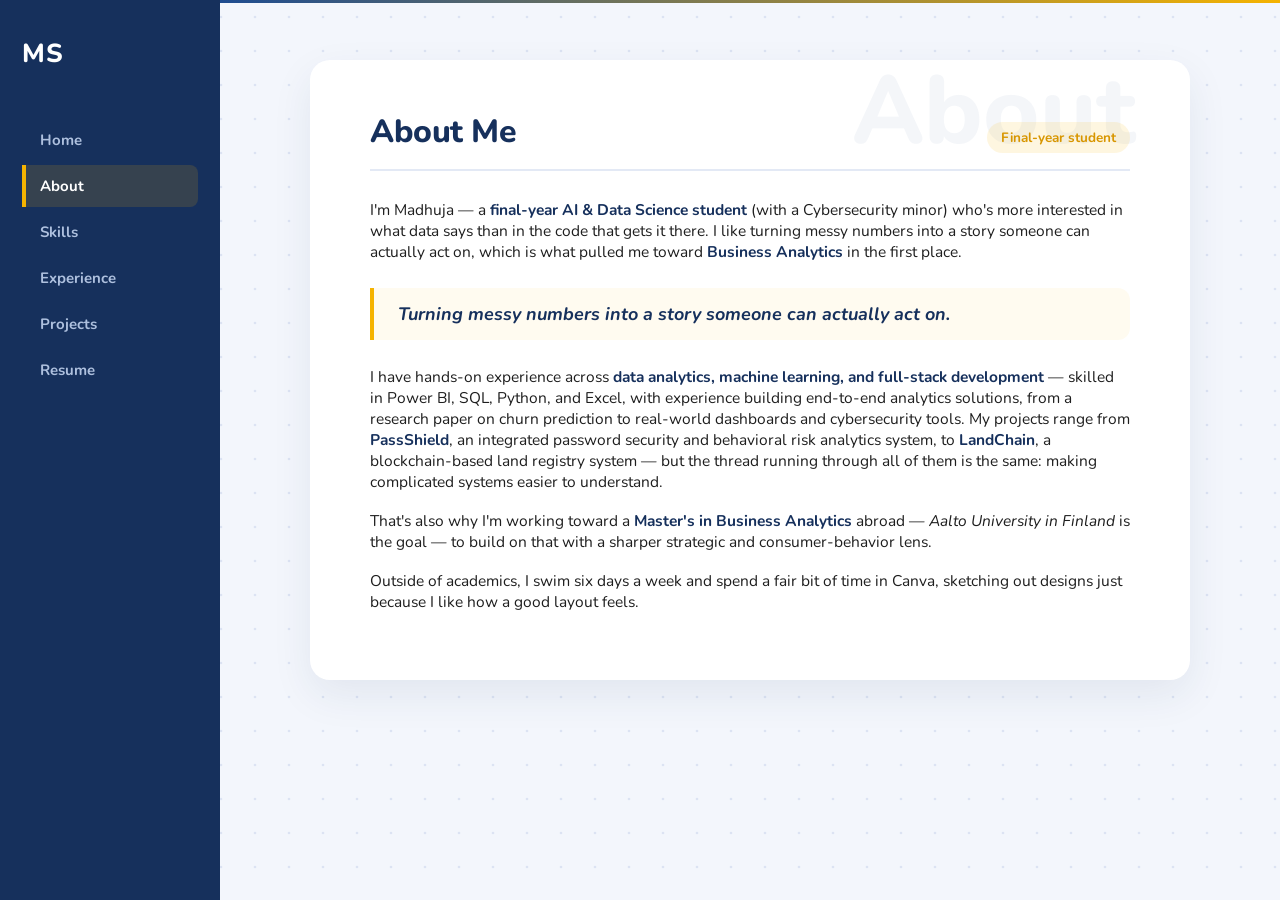
==== about.html @ 0cd672a0 "Initial commit: portfolio website" ====
<!DOCTYPE html>
<html lang="en">
<head>
  <meta charset="UTF-8" />
  <meta name="viewport" content="width=device-width, initial-scale=1.0" />
  <title>About | Madhuja Suryawanshi</title>
  <link rel="stylesheet" href="style.css" />
</head>
<body>
  <canvas id="bg-canvas"></canvas>
  <div class="pulse-bar"></div>

  <aside class="sidebar">
    <a href="index.html" class="logo">MS</a>
    <button class="sidebar-toggle" aria-label="Toggle menu">&#9776;</button>
    <nav>
      <ul>
        <li><a href="index.html">Home</a></li>
        <li><a href="about.html">About</a></li>
        <li><a href="skills.html">Skills</a></li>
        <li><a href="experience.html">Experience</a></li>
        <li><a href="projects.html">Projects</a></li>
        <li><a href="resume.html">Resume</a></li>
      </ul>
    </nav>
  </aside>

  <div class="main">
    <section class="panel fade-in">
      <div class="panel-header" data-watermark="About">
        <h1>About Me</h1>
        <span class="panel-meta">Final-year student</span>
      </div>

      <div class="about-content">
        <p>
          I'm Madhuja — a <strong>final-year AI &amp; Data Science student</strong> (with a
          Cybersecurity minor) who's more interested in what data says than in the code that
          gets it there. I like turning messy numbers into a story someone can actually act
          on, which is what pulled me toward <strong>Business Analytics</strong> in the first
          place.
        </p>

        <blockquote class="pull-quote">
          Turning messy numbers into a story someone can actually act on.
        </blockquote>

        <p>
          I have hands-on experience across <strong>data analytics, machine learning, and
          full-stack development</strong> — skilled in Power BI, SQL, Python, and Excel, with
          experience building end-to-end analytics solutions, from a research paper on churn
          prediction to real-world dashboards and cybersecurity tools. My projects range from
          <strong>PassShield</strong>, an integrated password security and behavioral risk
          analytics system, to <strong>LandChain</strong>, a blockchain-based land registry
          system — but the thread running through all of them is the same: making complicated
          systems easier to understand.
        </p>
        <p>
          That's also why I'm working toward a <strong>Master's in Business Analytics</strong>
          abroad — <em>Aalto University in Finland</em> is the goal — to build on that with a
          sharper strategic and consumer-behavior lens.
        </p>
        <p>
          Outside of academics, I swim six days a week and spend a fair bit of time in Canva,
          sketching out designs just because I like how a good layout feels.
        </p>
      </div>
    </section>
  </div>

  <script src="script.js"></script>
</body>
</html>
---- style.css ----
@import url('https://fonts.googleapis.com/css2?family=Nunito:ital,wght@0,400;0,600;0,700;0,800;1,400;1,600&display=swap');

:root {
  --blue-dark: #16305C;
  --blue: #1E4C90;
  --blue-light: #4472C4;
  --yellow: #F5B301;
  --yellow-dark: #D89600;
  --canvas: #F3F6FC;
  --panel: #FFFFFF;
  --border: #E3E9F5;
  --ink: #1E1E1E;
  --ink-muted: #5A6B87;
  --sidebar-w: 220px;
}

* { margin: 0; padding: 0; box-sizing: border-box; }
html { scroll-behavior: smooth; }

body {
  font-family: 'Nunito', 'Segoe UI', Arial, sans-serif;
  color: var(--ink);
  background-color: var(--canvas);
}

a { text-decoration: none; color: inherit; }
ul { list-style: none; }

/* ---------- Interactive background canvas ---------- */
#bg-canvas {
  position: fixed;
  top: 0; left: 0;
  width: 100%; height: 100%;
  z-index: -1;
}

/* ---------- Sidebar ---------- */
.sidebar {
  position: fixed;
  top: 0; left: 0;
  width: var(--sidebar-w);
  height: 100vh;
  background: var(--blue-dark);
  display: flex;
  flex-direction: column;
  padding: 36px 22px;
  z-index: 300;
}

.sidebar .logo {
  color: #ffffff;
  font-size: 26px;
  font-weight: 800;
  letter-spacing: 1px;
  margin-bottom: 48px;
}

.sidebar nav ul { display: flex; flex-direction: column; gap: 4px; }

.sidebar nav a {
  display: block;
  padding: 11px 14px;
  border-left: 4px solid transparent;
  border-radius: 0 8px 8px 0;
  color: #AEC0DE;
  font-weight: 700;
  font-size: 15px;
  transition: color 0.2s ease, background 0.2s ease, border-color 0.2s ease;
}

.sidebar nav a:hover { color: #ffffff; background: rgba(255,255,255,0.06); }

.sidebar nav a.active {
  color: #ffffff;
  background: rgba(245, 179, 1, 0.14);
  border-left: 4px solid var(--yellow);
}

.sidebar-toggle { display: none; }

/* ---------- Persistent "data pulse" bar ---------- */
.pulse-bar {
  position: fixed;
  top: 0;
  left: var(--sidebar-w);
  right: 0;
  height: 3px;
  background: linear-gradient(90deg, var(--blue), var(--yellow), var(--blue));
  background-size: 200% 100%;
  animation: pulseMove 4s linear infinite;
  z-index: 250;
}

@keyframes pulseMove {
  to { background-position: 200% 0; }
}

/* ---------- Main canvas ---------- */
.main {
  margin-left: var(--sidebar-w);
  min-height: 100vh;
  padding: 20px;
}

.panel {
  background: var(--panel);
  border-radius: 20px;
  box-shadow: 0 15px 40px rgba(22, 48, 92, 0.08);
  padding: 50px 60px;
  max-width: 880px;
  margin: 40px auto;
  position: relative;
  overflow: hidden;
}

.panel-header {
  display: flex;
  justify-content: space-between;
  align-items: baseline;
  flex-wrap: wrap;
  gap: 10px;
  margin-bottom: 28px;
  padding-bottom: 16px;
  border-bottom: 2px solid var(--border);
  position: relative;
}

.panel-header::after {
  content: attr(data-watermark);
  position: absolute;
  right: -6px;
  top: -46px;
  font-size: 96px;
  font-weight: 800;
  color: rgba(30, 76, 144, 0.05);
  line-height: 1;
  pointer-events: none;
  z-index: 0;
}

.panel-header h1 {
  font-size: 32px;
  font-weight: 800;
  color: var(--blue-dark);
  letter-spacing: -0.5px;
  position: relative;
  z-index: 1;
}

.panel-meta {
  font-size: 13.5px;
  font-weight: 700;
  color: var(--yellow-dark);
  background: rgba(245, 179, 1, 0.12);
  padding: 6px 14px;
  border-radius: 20px;
  white-space: nowrap;
  position: relative;
  z-index: 1;
}

/* ---------- Profile panel (hero) ---------- */
.profile-panel {
  background: var(--panel);
  border-radius: 24px;
  box-shadow: 0 20px 55px rgba(22, 48, 92, 0.14);
  padding: 55px 60px;
  max-width: 1000px;
  margin: 50px auto;
  display: flex;
  align-items: center;
  gap: 50px;
  position: relative;
  overflow: hidden;
  transform: rotate(-0.6deg);
}

.profile-panel::before {
  content: "";
  position: absolute;
  top: 0; left: 0; right: 0;
  height: 6px;
  background: linear-gradient(90deg, var(--blue), var(--yellow));
}

.avatar-photo {
  width: 155px;
  height: 155px;
  min-width: 155px;
  border-radius: 50%;
  object-fit: cover;
  object-position: center 20%;
  border: 4px solid var(--yellow);
  box-shadow: 0 10px 26px rgba(30, 76, 144, 0.25);
  transform: rotate(0.6deg);
}

.profile-text { flex: 1; transform: rotate(0.6deg); }

.hero-greeting {
  font-size: 16px;
  font-weight: 700;
  color: var(--yellow-dark);
  margin-bottom: 4px;
}

.hero-name {
  font-size: clamp(40px, 6vw, 68px);
  font-weight: 800;
  color: var(--blue-dark);
  margin-bottom: 6px;
  line-height: 1.05;
  letter-spacing: -1px;
}

.hero-tagline {
  font-size: 19px;
  font-weight: 700;
  color: var(--blue);
  margin-bottom: 10px;
}

.hero-subtext {
  font-size: 15.5px;
  color: var(--ink-muted);
  max-width: 460px;
  margin-bottom: 26px;
}

.stat-row {
  display: flex;
  gap: 30px;
  margin-bottom: 28px;
  flex-wrap: wrap;
  background: rgba(245, 179, 1, 0.08);
  padding: 14px 20px;
  border-radius: 14px;
  width: fit-content;
}

.stat-num { display: block; font-size: 26px; font-weight: 800; color: var(--blue-dark); }
.stat-label { font-size: 12.5px; font-weight: 700; color: var(--ink-muted); }

.hero-buttons { display: flex; gap: 16px; flex-wrap: wrap; }

.btn {
  padding: 12px 26px;
  border-radius: 30px;
  font-size: 14.5px;
  font-weight: 700;
  transition: transform 0.2s ease, box-shadow 0.2s ease;
}

.btn-primary { background-color: var(--blue); color: #fff; }
.btn-secondary { background-color: var(--yellow); color: var(--blue-dark); }
.btn:hover { transform: translateY(-3px); box-shadow: 0 10px 22px rgba(245, 179, 1, 0.35); }

/* ---------- Hero sparkline ---------- */
.hero-chart { width: 150px; height: 90px; flex-shrink: 0; transform: rotate(0.6deg); }

.hero-chart .line {
  fill: none;
  stroke: var(--yellow);
  stroke-width: 3;
  stroke-linecap: round;
  stroke-linejoin: round;
  stroke-dasharray: 300;
  stroke-dashoffset: 300;
  animation: drawLine 1.6s ease forwards 0.3s;
}

.hero-chart .dot { opacity: 0; animation: fadeDot 0.4s ease forwards; }

@keyframes drawLine { to { stroke-dashoffset: 0; } }
@keyframes fadeDot { to { opacity: 1; } }

.fade-in { opacity: 0; transform: translateY(16px); animation: fadeInUp 0.7s ease forwards; }
@keyframes fadeInUp { to { opacity: 1; transform: translateY(0); } }

/* ---------- About ---------- */
.about-content p { font-size: 15.5px; margin-bottom: 18px; position: relative; z-index: 1; }
.about-content strong { color: var(--blue-dark); }

.pull-quote {
  border-left: 4px solid var(--yellow);
  background: rgba(245, 179, 1, 0.06);
  padding: 14px 24px;
  margin: 26px 0;
  border-radius: 0 12px 12px 0;
  font-size: 18px;
  font-weight: 700;
  font-style: italic;
  color: var(--blue-dark);
  position: relative;
  z-index: 1;
}

/* ---------- Skills bento ---------- */
.skills-bento { display: grid; grid-template-columns: repeat(6, 1fr); gap: 22px; position: relative; z-index: 1; }

.skill-tile {
  border-radius: 16px;
  background: #FBFCFF;
  border: 1px solid var(--border);
  border-top: 4px solid var(--blue);
  padding: 22px 24px;
  transition: transform 0.15s ease, box-shadow 0.2s ease;
}

.skill-tile:nth-child(odd) { --base-rotate: -1deg; }
.skill-tile:nth-child(even) { --base-rotate: 1deg; border-top-color: var(--yellow); }
.skill-tile { transform: rotate(var(--base-rotate, 0deg)); }

.skill-tile:hover { box-shadow: 0 14px 30px rgba(22, 48, 92, 0.15); }

.skill-tile.span-3 { grid-column: span 3; }
.skill-tile.span-2 { grid-column: span 2; }

.skill-tile h3 { font-size: 16.5px; font-weight: 800; color: var(--blue-dark); margin-bottom: 14px; }

.chip {
  display: inline-block;
  padding: 6px 14px;
  margin: 0 6px 8px 0;
  border-radius: 20px;
  background: rgba(30, 76, 144, 0.08);
  color: var(--blue-dark);
  font-size: 13px;
  font-weight: 700;
}

/* ---------- Experience timeline ---------- */
.timeline { position: relative; margin-left: 8px; padding-left: 30px; z-index: 1; }
.timeline::before { content: ""; position: absolute; left: 0; top: 6px; bottom: 6px; width: 2px; background: var(--border); }
.timeline-item { position: relative; padding-bottom: 34px; transition: transform 0.2s ease; }
.timeline-item:hover { transform: translateX(6px); }
.timeline-item:last-child { padding-bottom: 0; }

.timeline-dot {
  position: absolute;
  left: -35px; top: 4px;
  width: 14px; height: 14px;
  border-radius: 50%;
  background: var(--yellow);
  border: 3px solid #fff;
  box-shadow: 0 0 0 2px var(--blue-light);
}

.timeline-date { font-size: 13px; font-weight: 800; color: var(--yellow-dark); margin-bottom: 4px; }
.timeline-role { font-size: 17px; font-weight: 800; color: var(--blue-dark); }
.timeline-org { font-size: 14px; font-style: italic; font-weight: 600; color: var(--ink-muted); margin-bottom: 10px; }
.timeline-item ul { margin-left: 18px; list-style: disc; }
.timeline-item ul li { font-size: 14.5px; margin-bottom: 5px; }

/* ---------- Projects ---------- */
.project-feature {
  background: #FBFCFF;
  border: 1px solid var(--border);
  border-left: 5px solid var(--yellow);
  border-radius: 16px;
  padding: 30px 34px;
  margin-bottom: 26px;
  position: relative;
  z-index: 1;
  transition: transform 0.15s ease, box-shadow 0.2s ease;
  --base-rotate: -0.5deg;
  transform: rotate(var(--base-rotate));
}

.project-feature:hover { box-shadow: 0 16px 34px rgba(22, 48, 92, 0.15); }

.project-grid { display: grid; grid-template-columns: 1fr 1fr; gap: 24px; position: relative; z-index: 1; }

.project-card {
  background: #FBFCFF;
  border: 1px solid var(--border);
  border-left: 5px solid var(--blue);
  border-radius: 16px;
  padding: 28px 30px;
  transition: transform 0.15s ease, box-shadow 0.2s ease;
}

.project-card:nth-child(odd) { --base-rotate: 0.7deg; }
.project-card:nth-child(even) { --base-rotate: -0.7deg; }
.project-card { transform: rotate(var(--base-rotate, 0deg)); }
.project-card:hover { box-shadow: 0 16px 34px rgba(22, 48, 92, 0.15); }

.project-card h3, .project-feature h3 { font-size: 19px; font-weight: 800; color: var(--blue-dark); margin-bottom: 4px; }
.project-type { font-size: 13px; font-weight: 700; color: var(--yellow-dark); margin-bottom: 12px; }
.project-card ul, .project-feature ul { margin: 0 0 14px 18px; list-style: disc; }
.project-card ul li, .project-feature ul li { font-size: 14px; margin-bottom: 6px; }

.tech-row { display: flex; flex-wrap: wrap; gap: 8px; }
.tech-chip { font-size: 12px; font-weight: 700; padding: 5px 12px; border-radius: 20px; background: rgba(30, 76, 144, 0.08); color: var(--blue); }

.also-worked {
  margin-top: 30px;
  padding-top: 22px;
  border-top: 2px solid var(--border);
  font-size: 14px;
  color: var(--ink-muted);
  display: flex;
  flex-wrap: wrap;
  gap: 8px 6px;
  align-items: center;
  position: relative;
  z-index: 1;
}

.also-worked strong { color: var(--blue-dark); }

/* ---------- Resume ---------- */
.resume-panel { text-align: center; }
.resume-text { color: var(--ink-muted); font-size: 15.5px; margin-bottom: 26px; position: relative; z-index: 1; }

/* ---------- Responsive ---------- */
@media (max-width: 850px) {
  .sidebar {
    width: 100%; height: auto;
    flex-direction: row; align-items: center; justify-content: space-between;
    padding: 14px 20px; position: fixed;
  }
  .sidebar .logo { margin-bottom: 0; }
  .sidebar nav { display: none; width: 100%; }
  .sidebar.open nav {
    display: block; position: absolute; top: 100%; left: 0; right: 0;
    background: var(--blue-dark); padding: 10px 20px 20px;
  }
  .sidebar nav ul { flex-direction: column; }
  .sidebar-toggle { display: block; background: none; border: none; color: #fff; font-size: 24px; cursor: pointer; }
  .pulse-bar { left: 0; top: 64px; }
  .main { margin-left: 0; margin-top: 64px; }
  .profile-panel { flex-direction: column; text-align: center; padding: 40px 30px; transform: none; }
  .avatar-photo, .profile-text, .hero-chart { transform: none; }
  .hero-chart { display: none; }
  .stat-row { justify-content: center; margin: 0 auto 28px auto; }
  .skills-bento { grid-template-columns: 1fr; }
  .skill-tile { transform: none; }
  .skill-tile.span-2, .skill-tile.span-3 { grid-column: span 1; }
  .project-grid { grid-template-columns: 1fr; }
  .project-card, .project-feature { transform: none; }
  .panel, .profile-panel { padding: 30px 26px; }
  .panel-header::after { font-size: 60px; top: -30px; }
}
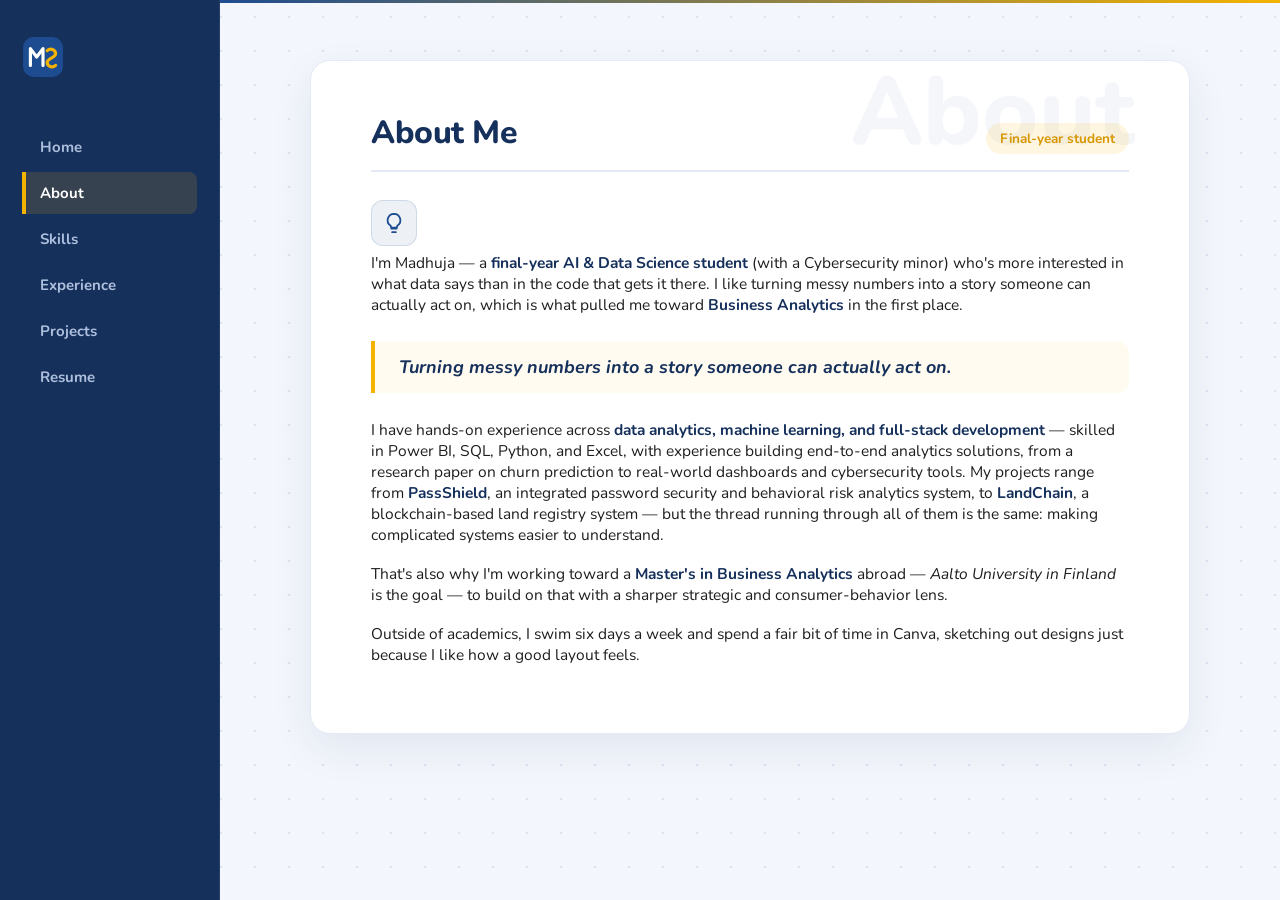
==== commit eab26261: "Initial commit: portfolio website" ====
--- a/about.html
+++ b/about.html
@@ -11,7 +11,13 @@
   <div class="pulse-bar"></div>
 
   <aside class="sidebar">
-    <a href="index.html" class="logo">MS</a>
+    <a href="index.html" class="logo">
+      <svg viewBox="0 0 40 40" xmlns="http://www.w3.org/2000/svg">
+        <rect x="1" y="1" width="38" height="38" rx="10" fill="#1E4C90"/>
+        <path d="M8 28 L8 12 L14 20 L20 12 L20 28" stroke="#FFFFFF" stroke-width="3" fill="none" stroke-linecap="round" stroke-linejoin="round"/>
+        <path d="M24 14c3-3 8-1 8 3s-8 4-8 8 5 6 8 3" stroke="#F5B301" stroke-width="3" fill="none" stroke-linecap="round"/>
+      </svg>
+    </a>
     <button class="sidebar-toggle" aria-label="Toggle menu">&#9776;</button>
     <nav>
       <ul>
@@ -30,6 +36,12 @@
       <div class="panel-header" data-watermark="About">
         <h1>About Me</h1>
         <span class="panel-meta">Final-year student</span>
+      </div>
+
+      <div class="icon-badge about-icon">
+        <svg viewBox="0 0 24 24" xmlns="http://www.w3.org/2000/svg">
+          <path d="M9 18h6M10 22h4M12 2a7 7 0 0 0-4 12.7c.5.4.8 1 .8 1.6V17h6.4v-.7c0-.6.3-1.2.8-1.6A7 7 0 0 0 12 2z"/>
+        </svg>
       </div>
 
       <div class="about-content">
--- a/style.css
+++ b/style.css
@@ -441,4 +441,77 @@
   .project-card, .project-feature { transform: none; }
   .panel, .profile-panel { padding: 30px 26px; }
   .panel-header::after { font-size: 60px; top: -30px; }
+}
+/* ---------- Logo mark ---------- */
+.logo svg {
+  width: 42px;
+  height: 42px;
+  display: block;
+}
+
+/* ---------- Borders added where missing ---------- */
+.sidebar {
+  border-right: 1px solid rgba(255, 255, 255, 0.08);
+}
+
+.panel {
+  border: 1px solid var(--border);
+}
+
+.profile-panel {
+  border: 1px solid var(--border);
+}
+
+.stat-row {
+  border: 1px solid var(--border);
+}
+
+.chip {
+  border: 1px solid rgba(30, 76, 144, 0.15);
+}
+
+.tech-chip {
+  border: 1px solid rgba(30, 76, 144, 0.15);
+}
+
+/* ---------- Icon badges (used in Skills, Projects, Experience, About) ---------- */
+.icon-badge {
+  width: 46px;
+  height: 46px;
+  border-radius: 12px;
+  display: flex;
+  align-items: center;
+  justify-content: center;
+  margin-bottom: 14px;
+  background: rgba(30, 76, 144, 0.08);
+  border: 1px solid rgba(30, 76, 144, 0.15);
+}
+
+.icon-badge svg {
+  width: 22px;
+  height: 22px;
+  stroke: var(--blue);
+  fill: none;
+  stroke-width: 2;
+  stroke-linecap: round;
+  stroke-linejoin: round;
+}
+
+.skill-tile:nth-child(even) .icon-badge,
+.project-card:nth-child(even) .icon-badge {
+  background: rgba(245, 179, 1, 0.12);
+  border-color: rgba(245, 179, 1, 0.3);
+}
+
+.skill-tile:nth-child(even) .icon-badge svg,
+.project-card:nth-child(even) .icon-badge svg {
+  stroke: var(--yellow-dark);
+}
+
+.timeline-item .icon-badge {
+  margin-bottom: 10px;
+}
+
+.about-icon {
+  margin-bottom: 6px;
 }
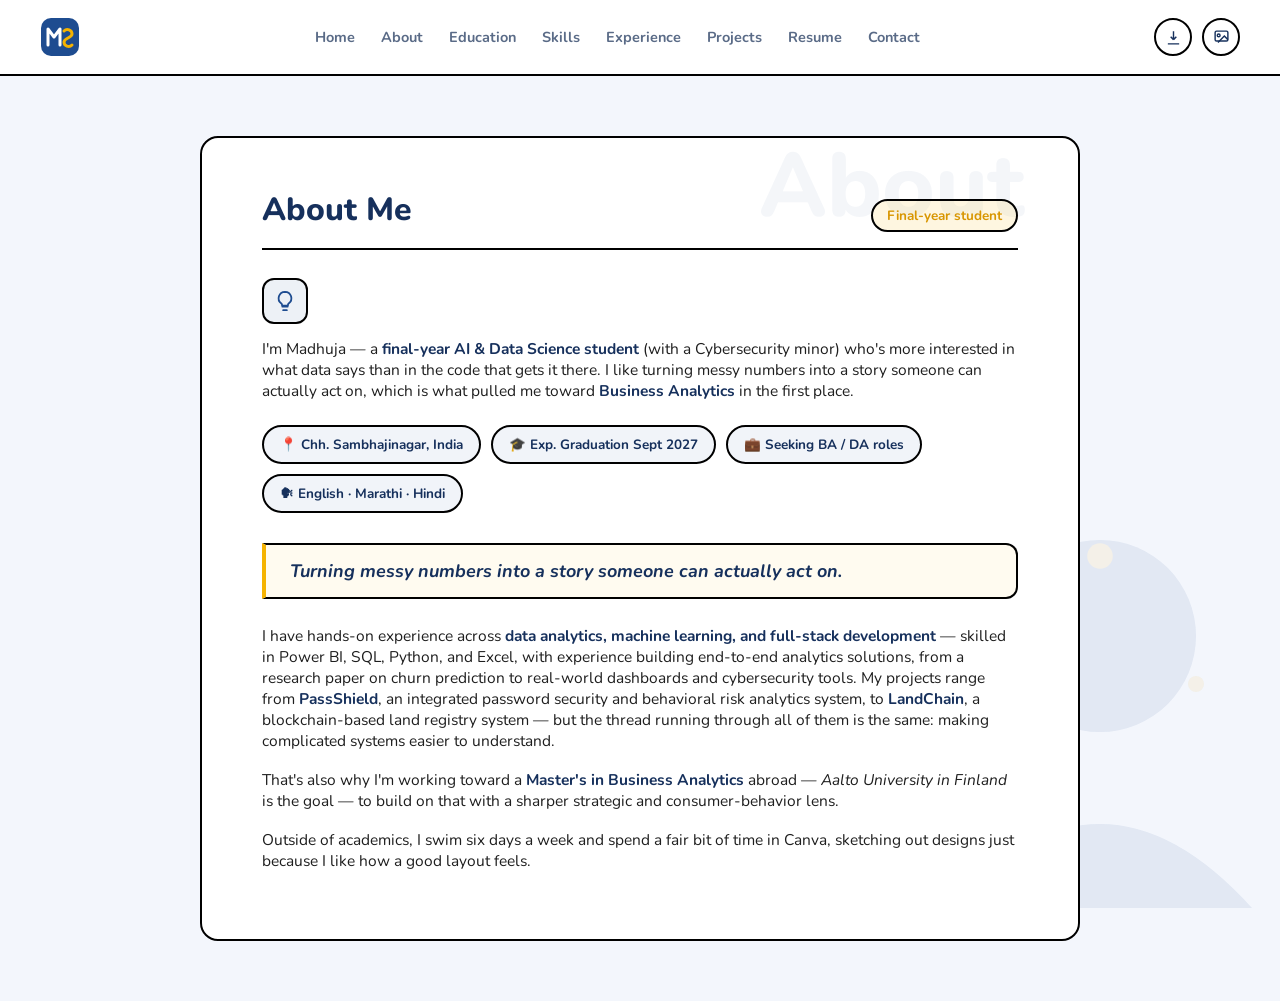
==== commit 82d0fe5a: "Redesign: top nav, black borders, circular page transitions, animated background, new Education and " ====
--- a/about.html
+++ b/about.html
@@ -7,10 +7,16 @@
   <link rel="stylesheet" href="style.css" />
 </head>
 <body>
-  <canvas id="bg-canvas"></canvas>
-  <div class="pulse-bar"></div>
+  <div class="transition-circle"></div>
+  <svg class="avatar-bg" viewBox="0 0 300 300" xmlns="http://www.w3.org/2000/svg">
+    <circle cx="150" cy="110" r="60" fill="#1E4C90"/>
+    <path d="M55 280 Q150 175 245 280 Z" fill="#1E4C90"/>
+    <circle class="orbit-dot" cx="150" cy="60" r="8" fill="#F5B301"/>
+    <circle class="orbit-dot d2" cx="90" cy="140" r="6" fill="#1E4C90"/>
+    <circle class="orbit-dot d3" cx="210" cy="140" r="5" fill="#F5B301"/>
+  </svg>
 
-  <aside class="sidebar">
+  <nav class="topnav">
     <a href="index.html" class="logo">
       <svg viewBox="0 0 40 40" xmlns="http://www.w3.org/2000/svg">
         <rect x="1" y="1" width="38" height="38" rx="10" fill="#1E4C90"/>
@@ -18,18 +24,28 @@
         <path d="M24 14c3-3 8-1 8 3s-8 4-8 8 5 6 8 3" stroke="#F5B301" stroke-width="3" fill="none" stroke-linecap="round"/>
       </svg>
     </a>
-    <button class="sidebar-toggle" aria-label="Toggle menu">&#9776;</button>
-    <nav>
-      <ul>
-        <li><a href="index.html">Home</a></li>
-        <li><a href="about.html">About</a></li>
-        <li><a href="skills.html">Skills</a></li>
-        <li><a href="experience.html">Experience</a></li>
-        <li><a href="projects.html">Projects</a></li>
-        <li><a href="resume.html">Resume</a></li>
-      </ul>
-    </nav>
-  </aside>
+    <ul class="nav-links">
+      <li><a href="index.html">Home</a></li>
+      <li><a href="about.html">About</a></li>
+      <li><a href="education.html">Education</a></li>
+      <li><a href="skills.html">Skills</a></li>
+      <li><a href="experience.html">Experience</a></li>
+      <li><a href="projects.html">Projects</a></li>
+      <li><a href="resume.html">Resume</a></li>
+      <li><a href="contact.html">Contact</a></li>
+    </ul>
+    <div class="nav-right">
+      <div class="nav-resume">
+        <a href="assets/resume.pdf" download title="Download Resume (Text)">
+          <svg viewBox="0 0 24 24" fill="none" stroke="currentColor" stroke-width="2"><path d="M12 3v12m0 0 4-4m-4 4-4-4M4 21h16"/></svg>
+        </a>
+        <a href="assets/resume-image.pdf" download title="Download Resume (Image)">
+          <svg viewBox="0 0 24 24" fill="none" stroke="currentColor" stroke-width="2"><rect x="3" y="3" width="18" height="14" rx="2"/><circle cx="8" cy="9" r="2"/><path d="M21 15l-5-5-9 9"/></svg>
+        </a>
+      </div>
+      <button class="nav-toggle" aria-label="Toggle menu">&#9776;</button>
+    </div>
+  </nav>
 
   <div class="main">
     <section class="panel fade-in">
@@ -38,7 +54,7 @@
         <span class="panel-meta">Final-year student</span>
       </div>
 
-      <div class="icon-badge about-icon">
+      <div class="icon-badge">
         <svg viewBox="0 0 24 24" xmlns="http://www.w3.org/2000/svg">
           <path d="M9 18h6M10 22h4M12 2a7 7 0 0 0-4 12.7c.5.4.8 1 .8 1.6V17h6.4v-.7c0-.6.3-1.2.8-1.6A7 7 0 0 0 12 2z"/>
         </svg>
@@ -52,6 +68,13 @@
           on, which is what pulled me toward <strong>Business Analytics</strong> in the first
           place.
         </p>
+
+        <div class="quick-facts">
+          <span class="fact-chip">📍 Chh. Sambhajinagar, India</span>
+          <span class="fact-chip">🎓 Exp. Graduation Sept 2027</span>
+          <span class="fact-chip">💼 Seeking BA / DA roles</span>
+          <span class="fact-chip">🗣 English · Marathi · Hindi</span>
+        </div>
 
         <blockquote class="pull-quote">
           Turning messy numbers into a story someone can actually act on.
--- a/style.css
+++ b/style.css
@@ -8,10 +8,9 @@
   --yellow-dark: #D89600;
   --canvas: #F3F6FC;
   --panel: #FFFFFF;
-  --border: #E3E9F5;
   --ink: #1E1E1E;
   --ink-muted: #5A6B87;
-  --sidebar-w: 220px;
+  --nav-h: 76px;
 }
 
 * { margin: 0; padding: 0; box-sizing: border-box; }
@@ -21,96 +20,145 @@
   font-family: 'Nunito', 'Segoe UI', Arial, sans-serif;
   color: var(--ink);
   background-color: var(--canvas);
+  position: relative;
+  overflow-x: hidden;
 }
 
 a { text-decoration: none; color: inherit; }
 ul { list-style: none; }
 
-/* ---------- Interactive background canvas ---------- */
-#bg-canvas {
+/* ---------- Animated illustrated background ---------- */
+.avatar-bg {
+  position: fixed;
+  bottom: -40px;
+  right: -60px;
+  width: 480px;
+  height: 480px;
+  opacity: 0.08;
+  z-index: -1;
+  animation: floatAvatar 7s ease-in-out infinite;
+}
+
+@keyframes floatAvatar {
+  0%, 100% { transform: translateY(0); }
+  50% { transform: translateY(-18px); }
+}
+
+.avatar-bg .orbit-dot {
+  transform-box: fill-box;
+  transform-origin: center;
+  animation: orbitSpin 12s linear infinite;
+}
+
+.avatar-bg .d2 { animation-duration: 16s; animation-direction: reverse; }
+.avatar-bg .d3 { animation-duration: 20s; }
+
+@keyframes orbitSpin {
+  from { transform: rotate(0deg) translateX(20px) rotate(0deg); }
+  to { transform: rotate(360deg) translateX(20px) rotate(-360deg); }
+}
+
+/* ---------- Circular page-transition overlay ---------- */
+.transition-circle {
   position: fixed;
   top: 0; left: 0;
-  width: 100%; height: 100%;
-  z-index: -1;
-}
-
-/* ---------- Sidebar ---------- */
-.sidebar {
+  width: 40px; height: 40px;
+  border-radius: 50%;
+  background: var(--blue-dark);
+  transform: translate(-50%, -50%) scale(0);
+  pointer-events: none;
+  z-index: 9999;
+}
+
+/* ---------- Top navbar ---------- */
+.topnav {
   position: fixed;
-  top: 0; left: 0;
-  width: var(--sidebar-w);
-  height: 100vh;
-  background: var(--blue-dark);
-  display: flex;
-  flex-direction: column;
-  padding: 36px 22px;
+  top: 0; left: 0; right: 0;
+  height: var(--nav-h);
+  display: flex;
+  align-items: center;
+  justify-content: space-between;
+  padding: 0 40px;
+  background: #ffffff;
+  border-bottom: 2px solid #000000;
   z-index: 300;
 }
 
-.sidebar .logo {
-  color: #ffffff;
-  font-size: 26px;
-  font-weight: 800;
-  letter-spacing: 1px;
-  margin-bottom: 48px;
-}
-
-.sidebar nav ul { display: flex; flex-direction: column; gap: 4px; }
-
-.sidebar nav a {
-  display: block;
-  padding: 11px 14px;
-  border-left: 4px solid transparent;
-  border-radius: 0 8px 8px 0;
-  color: #AEC0DE;
+.logo svg { width: 40px; height: 40px; display: block; }
+
+.nav-links {
+  display: flex;
+  gap: 26px;
+  align-items: center;
+}
+
+.nav-links a {
   font-weight: 700;
-  font-size: 15px;
-  transition: color 0.2s ease, background 0.2s ease, border-color 0.2s ease;
-}
-
-.sidebar nav a:hover { color: #ffffff; background: rgba(255,255,255,0.06); }
-
-.sidebar nav a.active {
-  color: #ffffff;
-  background: rgba(245, 179, 1, 0.14);
-  border-left: 4px solid var(--yellow);
-}
-
-.sidebar-toggle { display: none; }
-
-/* ---------- Persistent "data pulse" bar ---------- */
-.pulse-bar {
-  position: fixed;
-  top: 0;
-  left: var(--sidebar-w);
-  right: 0;
-  height: 3px;
-  background: linear-gradient(90deg, var(--blue), var(--yellow), var(--blue));
-  background-size: 200% 100%;
-  animation: pulseMove 4s linear infinite;
-  z-index: 250;
-}
-
-@keyframes pulseMove {
-  to { background-position: 200% 0; }
-}
-
-/* ---------- Main canvas ---------- */
+  font-size: 14.5px;
+  color: var(--ink-muted);
+  padding-bottom: 4px;
+  border-bottom: 2px solid transparent;
+  transition: color 0.2s ease, border-color 0.2s ease;
+}
+
+.nav-links a:hover,
+.nav-links a.active {
+  color: var(--blue);
+  border-bottom-color: var(--yellow);
+}
+
+.nav-resume {
+  display: flex;
+  gap: 10px;
+  align-items: center;
+}
+
+.nav-resume a {
+  width: 38px;
+  height: 38px;
+  border-radius: 50%;
+  border: 2px solid #000000;
+  display: flex;
+  align-items: center;
+  justify-content: center;
+  color: var(--blue-dark);
+  transition: background 0.2s ease, transform 0.2s ease;
+}
+
+.nav-resume a:hover {
+  background: rgba(245, 179, 1, 0.18);
+  transform: translateY(-2px);
+}
+
+.nav-resume svg { width: 17px; height: 17px; }
+
+.nav-toggle {
+  display: none;
+  background: none;
+  border: 2px solid #000;
+  border-radius: 8px;
+  width: 40px; height: 40px;
+  font-size: 20px;
+  cursor: pointer;
+}
+
+/* ---------- Main content ---------- */
 .main {
-  margin-left: var(--sidebar-w);
-  min-height: 100vh;
+  margin-top: var(--nav-h);
+  min-height: calc(100vh - var(--nav-h));
   padding: 20px;
+  position: relative;
+  z-index: 1;
 }
 
 .panel {
   background: var(--panel);
-  border-radius: 20px;
-  box-shadow: 0 15px 40px rgba(22, 48, 92, 0.08);
+  border: 2px solid #000000;
+  border-radius: 18px;
   padding: 50px 60px;
   max-width: 880px;
   margin: 40px auto;
   position: relative;
-  overflow: hidden;
 }
 
 .panel-header {
@@ -121,7 +169,7 @@
   gap: 10px;
   margin-bottom: 28px;
   padding-bottom: 16px;
-  border-bottom: 2px solid var(--border);
+  border-bottom: 2px solid #000000;
   position: relative;
 }
 
@@ -130,7 +178,7 @@
   position: absolute;
   right: -6px;
   top: -46px;
-  font-size: 96px;
+  font-size: 90px;
   font-weight: 800;
   color: rgba(30, 76, 144, 0.05);
   line-height: 1;
@@ -142,7 +190,6 @@
   font-size: 32px;
   font-weight: 800;
   color: var(--blue-dark);
-  letter-spacing: -0.5px;
   position: relative;
   z-index: 1;
 }
@@ -152,18 +199,40 @@
   font-weight: 700;
   color: var(--yellow-dark);
   background: rgba(245, 179, 1, 0.12);
-  padding: 6px 14px;
+  border: 2px solid #000000;
+  padding: 5px 14px;
   border-radius: 20px;
   white-space: nowrap;
   position: relative;
   z-index: 1;
+}
+
+.icon-badge {
+  width: 46px;
+  height: 46px;
+  border-radius: 12px;
+  display: flex;
+  align-items: center;
+  justify-content: center;
+  margin-bottom: 14px;
+  background: rgba(30, 76, 144, 0.08);
+  border: 2px solid #000000;
+}
+
+.icon-badge svg {
+  width: 22px; height: 22px;
+  stroke: var(--blue);
+  fill: none;
+  stroke-width: 2;
+  stroke-linecap: round;
+  stroke-linejoin: round;
 }
 
 /* ---------- Profile panel (hero) ---------- */
 .profile-panel {
   background: var(--panel);
-  border-radius: 24px;
-  box-shadow: 0 20px 55px rgba(22, 48, 92, 0.14);
+  border: 2px solid #000000;
+  border-radius: 22px;
   padding: 55px 60px;
   max-width: 1000px;
   margin: 50px auto;
@@ -171,61 +240,32 @@
   align-items: center;
   gap: 50px;
   position: relative;
-  overflow: hidden;
-  transform: rotate(-0.6deg);
 }
 
 .profile-panel::before {
   content: "";
   position: absolute;
-  top: 0; left: 0; right: 0;
+  top: -2px; left: -2px; right: -2px;
   height: 6px;
+  border-radius: 22px 22px 0 0;
   background: linear-gradient(90deg, var(--blue), var(--yellow));
 }
 
 .avatar-photo {
-  width: 155px;
-  height: 155px;
-  min-width: 155px;
+  width: 155px; height: 155px; min-width: 155px;
   border-radius: 50%;
   object-fit: cover;
   object-position: center 20%;
-  border: 4px solid var(--yellow);
-  box-shadow: 0 10px 26px rgba(30, 76, 144, 0.25);
-  transform: rotate(0.6deg);
-}
-
-.profile-text { flex: 1; transform: rotate(0.6deg); }
-
-.hero-greeting {
-  font-size: 16px;
-  font-weight: 700;
-  color: var(--yellow-dark);
-  margin-bottom: 4px;
-}
-
-.hero-name {
-  font-size: clamp(40px, 6vw, 68px);
-  font-weight: 800;
-  color: var(--blue-dark);
-  margin-bottom: 6px;
-  line-height: 1.05;
-  letter-spacing: -1px;
-}
-
-.hero-tagline {
-  font-size: 19px;
-  font-weight: 700;
-  color: var(--blue);
-  margin-bottom: 10px;
-}
-
-.hero-subtext {
-  font-size: 15.5px;
-  color: var(--ink-muted);
-  max-width: 460px;
-  margin-bottom: 26px;
-}
+  border: 3px solid #000000;
+  box-shadow: 0 0 0 4px var(--yellow);
+}
+
+.profile-text { flex: 1; }
+
+.hero-greeting { font-size: 16px; font-weight: 700; color: var(--yellow-dark); margin-bottom: 4px; }
+.hero-name { font-size: clamp(38px, 5.5vw, 60px); font-weight: 800; color: var(--blue-dark); margin-bottom: 6px; line-height: 1.05; }
+.hero-tagline { font-size: 18px; font-weight: 700; color: var(--blue); margin-bottom: 10px; }
+.hero-subtext { font-size: 15.5px; color: var(--ink-muted); max-width: 460px; margin-bottom: 26px; }
 
 .stat-row {
   display: flex;
@@ -233,6 +273,7 @@
   margin-bottom: 28px;
   flex-wrap: wrap;
   background: rgba(245, 179, 1, 0.08);
+  border: 2px solid #000000;
   padding: 14px 20px;
   border-radius: 14px;
   width: fit-content;
@@ -248,29 +289,24 @@
   border-radius: 30px;
   font-size: 14.5px;
   font-weight: 700;
+  border: 2px solid #000000;
   transition: transform 0.2s ease, box-shadow 0.2s ease;
 }
 
 .btn-primary { background-color: var(--blue); color: #fff; }
 .btn-secondary { background-color: var(--yellow); color: var(--blue-dark); }
-.btn:hover { transform: translateY(-3px); box-shadow: 0 10px 22px rgba(245, 179, 1, 0.35); }
-
-/* ---------- Hero sparkline ---------- */
-.hero-chart { width: 150px; height: 90px; flex-shrink: 0; transform: rotate(0.6deg); }
+.btn:hover { transform: translateY(-3px); box-shadow: 0 8px 18px rgba(0,0,0,0.2); }
+
+.hero-chart { width: 150px; height: 90px; flex-shrink: 0; }
 
 .hero-chart .line {
-  fill: none;
-  stroke: var(--yellow);
-  stroke-width: 3;
-  stroke-linecap: round;
-  stroke-linejoin: round;
-  stroke-dasharray: 300;
-  stroke-dashoffset: 300;
+  fill: none; stroke: var(--yellow); stroke-width: 3;
+  stroke-linecap: round; stroke-linejoin: round;
+  stroke-dasharray: 300; stroke-dashoffset: 300;
   animation: drawLine 1.6s ease forwards 0.3s;
 }
 
 .hero-chart .dot { opacity: 0; animation: fadeDot 0.4s ease forwards; }
-
 @keyframes drawLine { to { stroke-dashoffset: 0; } }
 @keyframes fadeDot { to { opacity: 1; } }
 
@@ -283,6 +319,7 @@
 
 .pull-quote {
   border-left: 4px solid var(--yellow);
+  border-top: 2px solid #000; border-right: 2px solid #000; border-bottom: 2px solid #000;
   background: rgba(245, 179, 1, 0.06);
   padding: 14px 24px;
   margin: 26px 0;
@@ -295,28 +332,38 @@
   z-index: 1;
 }
 
+.quick-facts {
+  display: flex;
+  flex-wrap: wrap;
+  gap: 10px;
+  margin: 24px 0 30px 0;
+}
+
+.fact-chip {
+  border: 2px solid #000;
+  background: rgba(30, 76, 144, 0.06);
+  color: var(--blue-dark);
+  font-size: 13.5px;
+  font-weight: 700;
+  padding: 8px 16px;
+  border-radius: 20px;
+}
+
 /* ---------- Skills bento ---------- */
 .skills-bento { display: grid; grid-template-columns: repeat(6, 1fr); gap: 22px; position: relative; z-index: 1; }
 
 .skill-tile {
   border-radius: 16px;
   background: #FBFCFF;
-  border: 1px solid var(--border);
-  border-top: 4px solid var(--blue);
+  border: 2px solid #000000;
   padding: 22px 24px;
   transition: transform 0.15s ease, box-shadow 0.2s ease;
 }
 
-.skill-tile:nth-child(odd) { --base-rotate: -1deg; }
-.skill-tile:nth-child(even) { --base-rotate: 1deg; border-top-color: var(--yellow); }
-.skill-tile { transform: rotate(var(--base-rotate, 0deg)); }
-
-.skill-tile:hover { box-shadow: 0 14px 30px rgba(22, 48, 92, 0.15); }
-
 .skill-tile.span-3 { grid-column: span 3; }
 .skill-tile.span-2 { grid-column: span 2; }
-
 .skill-tile h3 { font-size: 16.5px; font-weight: 800; color: var(--blue-dark); margin-bottom: 14px; }
+.skill-tile:hover { box-shadow: 6px 6px 0 #000; transform: translate(-3px, -3px); }
 
 .chip {
   display: inline-block;
@@ -324,26 +371,25 @@
   margin: 0 6px 8px 0;
   border-radius: 20px;
   background: rgba(30, 76, 144, 0.08);
+  border: 2px solid #000000;
   color: var(--blue-dark);
   font-size: 13px;
   font-weight: 700;
 }
 
-/* ---------- Experience timeline ---------- */
+/* ---------- Timeline (Experience + Education) ---------- */
 .timeline { position: relative; margin-left: 8px; padding-left: 30px; z-index: 1; }
-.timeline::before { content: ""; position: absolute; left: 0; top: 6px; bottom: 6px; width: 2px; background: var(--border); }
-.timeline-item { position: relative; padding-bottom: 34px; transition: transform 0.2s ease; }
-.timeline-item:hover { transform: translateX(6px); }
+.timeline::before { content: ""; position: absolute; left: 0; top: 6px; bottom: 6px; width: 2px; background: #000; }
+.timeline-item { position: relative; padding-bottom: 34px; }
 .timeline-item:last-child { padding-bottom: 0; }
 
 .timeline-dot {
   position: absolute;
-  left: -35px; top: 4px;
+  left: -36px; top: 4px;
   width: 14px; height: 14px;
   border-radius: 50%;
   background: var(--yellow);
-  border: 3px solid #fff;
-  box-shadow: 0 0 0 2px var(--blue-light);
+  border: 2px solid #000000;
 }
 
 .timeline-date { font-size: 13px; font-weight: 800; color: var(--yellow-dark); margin-bottom: 4px; }
@@ -355,35 +401,25 @@
 /* ---------- Projects ---------- */
 .project-feature {
   background: #FBFCFF;
-  border: 1px solid var(--border);
-  border-left: 5px solid var(--yellow);
+  border: 2px solid #000000;
   border-radius: 16px;
   padding: 30px 34px;
   margin-bottom: 26px;
   position: relative;
   z-index: 1;
-  transition: transform 0.15s ease, box-shadow 0.2s ease;
-  --base-rotate: -0.5deg;
-  transform: rotate(var(--base-rotate));
-}
-
-.project-feature:hover { box-shadow: 0 16px 34px rgba(22, 48, 92, 0.15); }
+}
 
 .project-grid { display: grid; grid-template-columns: 1fr 1fr; gap: 24px; position: relative; z-index: 1; }
 
 .project-card {
   background: #FBFCFF;
-  border: 1px solid var(--border);
-  border-left: 5px solid var(--blue);
+  border: 2px solid #000000;
   border-radius: 16px;
   padding: 28px 30px;
   transition: transform 0.15s ease, box-shadow 0.2s ease;
 }
 
-.project-card:nth-child(odd) { --base-rotate: 0.7deg; }
-.project-card:nth-child(even) { --base-rotate: -0.7deg; }
-.project-card { transform: rotate(var(--base-rotate, 0deg)); }
-.project-card:hover { box-shadow: 0 16px 34px rgba(22, 48, 92, 0.15); }
+.project-card:hover, .project-feature:hover { box-shadow: 6px 6px 0 #000; transform: translate(-3px, -3px); }
 
 .project-card h3, .project-feature h3 { font-size: 19px; font-weight: 800; color: var(--blue-dark); margin-bottom: 4px; }
 .project-type { font-size: 13px; font-weight: 700; color: var(--yellow-dark); margin-bottom: 12px; }
@@ -391,12 +427,12 @@
 .project-card ul li, .project-feature ul li { font-size: 14px; margin-bottom: 6px; }
 
 .tech-row { display: flex; flex-wrap: wrap; gap: 8px; }
-.tech-chip { font-size: 12px; font-weight: 700; padding: 5px 12px; border-radius: 20px; background: rgba(30, 76, 144, 0.08); color: var(--blue); }
+.tech-chip { font-size: 12px; font-weight: 700; padding: 5px 12px; border-radius: 20px; background: rgba(30, 76, 144, 0.08); border: 2px solid #000000; color: var(--blue); }
 
 .also-worked {
   margin-top: 30px;
   padding-top: 22px;
-  border-top: 2px solid var(--border);
+  border-top: 2px solid #000000;
   font-size: 14px;
   color: var(--ink-muted);
   display: flex;
@@ -413,105 +449,54 @@
 .resume-panel { text-align: center; }
 .resume-text { color: var(--ink-muted); font-size: 15.5px; margin-bottom: 26px; position: relative; z-index: 1; }
 
+/* ---------- Contact ---------- */
+.contact-grid {
+  display: grid;
+  grid-template-columns: repeat(3, 1fr);
+  gap: 20px;
+  position: relative;
+  z-index: 1;
+}
+
+.contact-card {
+  border: 2px solid #000000;
+  border-radius: 16px;
+  background: #FBFCFF;
+  padding: 26px 22px;
+  text-align: center;
+  transition: transform 0.15s ease, box-shadow 0.2s ease;
+}
+
+.contact-card:hover { box-shadow: 6px 6px 0 #000; transform: translate(-3px, -3px); }
+.contact-card .icon-badge { margin: 0 auto 14px auto; }
+.contact-card h3 { font-size: 15px; color: var(--blue-dark); margin-bottom: 6px; }
+.contact-card p { font-size: 14px; color: var(--ink-muted); word-break: break-word; }
+
 /* ---------- Responsive ---------- */
 @media (max-width: 850px) {
-  .sidebar {
-    width: 100%; height: auto;
-    flex-direction: row; align-items: center; justify-content: space-between;
-    padding: 14px 20px; position: fixed;
-  }
-  .sidebar .logo { margin-bottom: 0; }
-  .sidebar nav { display: none; width: 100%; }
-  .sidebar.open nav {
-    display: block; position: absolute; top: 100%; left: 0; right: 0;
-    background: var(--blue-dark); padding: 10px 20px 20px;
-  }
-  .sidebar nav ul { flex-direction: column; }
-  .sidebar-toggle { display: block; background: none; border: none; color: #fff; font-size: 24px; cursor: pointer; }
-  .pulse-bar { left: 0; top: 64px; }
-  .main { margin-left: 0; margin-top: 64px; }
-  .profile-panel { flex-direction: column; text-align: center; padding: 40px 30px; transform: none; }
-  .avatar-photo, .profile-text, .hero-chart { transform: none; }
+  .topnav { padding: 0 18px; }
+  .nav-links { display: none; position: absolute; top: 100%; left: 0; right: 0; background: #fff; border-bottom: 2px solid #000; flex-direction: column; padding: 14px 20px; gap: 14px; }
+  .nav-links.open { display: flex; }
+  .nav-toggle { display: block; }
+  .nav-resume a { width: 34px; height: 34px; }
+  .profile-panel { flex-direction: column; text-align: center; padding: 40px 26px; }
   .hero-chart { display: none; }
   .stat-row { justify-content: center; margin: 0 auto 28px auto; }
   .skills-bento { grid-template-columns: 1fr; }
-  .skill-tile { transform: none; }
   .skill-tile.span-2, .skill-tile.span-3 { grid-column: span 1; }
   .project-grid { grid-template-columns: 1fr; }
-  .project-card, .project-feature { transform: none; }
-  .panel, .profile-panel { padding: 30px 26px; }
-  .panel-header::after { font-size: 60px; top: -30px; }
-}
-/* ---------- Logo mark ---------- */
-.logo svg {
-  width: 42px;
-  height: 42px;
-  display: block;
-}
-
-/* ---------- Borders added where missing ---------- */
-.sidebar {
-  border-right: 1px solid rgba(255, 255, 255, 0.08);
-}
-
-.panel {
-  border: 1px solid var(--border);
-}
-
-.profile-panel {
-  border: 1px solid var(--border);
-}
-
-.stat-row {
-  border: 1px solid var(--border);
-}
-
-.chip {
-  border: 1px solid rgba(30, 76, 144, 0.15);
-}
-
-.tech-chip {
-  border: 1px solid rgba(30, 76, 144, 0.15);
-}
-
-/* ---------- Icon badges (used in Skills, Projects, Experience, About) ---------- */
-.icon-badge {
-  width: 46px;
-  height: 46px;
-  border-radius: 12px;
-  display: flex;
-  align-items: center;
-  justify-content: center;
-  margin-bottom: 14px;
-  background: rgba(30, 76, 144, 0.08);
-  border: 1px solid rgba(30, 76, 144, 0.15);
-}
-
-.icon-badge svg {
-  width: 22px;
-  height: 22px;
-  stroke: var(--blue);
-  fill: none;
-  stroke-width: 2;
-  stroke-linecap: round;
-  stroke-linejoin: round;
-}
-
-.skill-tile:nth-child(even) .icon-badge,
-.project-card:nth-child(even) .icon-badge {
-  background: rgba(245, 179, 1, 0.12);
-  border-color: rgba(245, 179, 1, 0.3);
-}
-
-.skill-tile:nth-child(even) .icon-badge svg,
-.project-card:nth-child(even) .icon-badge svg {
-  stroke: var(--yellow-dark);
-}
-
-.timeline-item .icon-badge {
-  margin-bottom: 10px;
-}
-
-.about-icon {
-  margin-bottom: 6px;
+  .contact-grid { grid-template-columns: 1fr; }
+  .panel, .profile-panel { padding: 30px 22px; }
+  .panel-header::after { font-size: 54px; top: -28px; }
+  .avatar-bg { width: 280px; height: 280px; opacity: 0.06; }
+}
+.nav-right {
+  display: flex;
+  align-items: center;
+  gap: 16px;
+}
+
+.nav-links {
+  flex-wrap: wrap;
+  row-gap: 8px;
 }
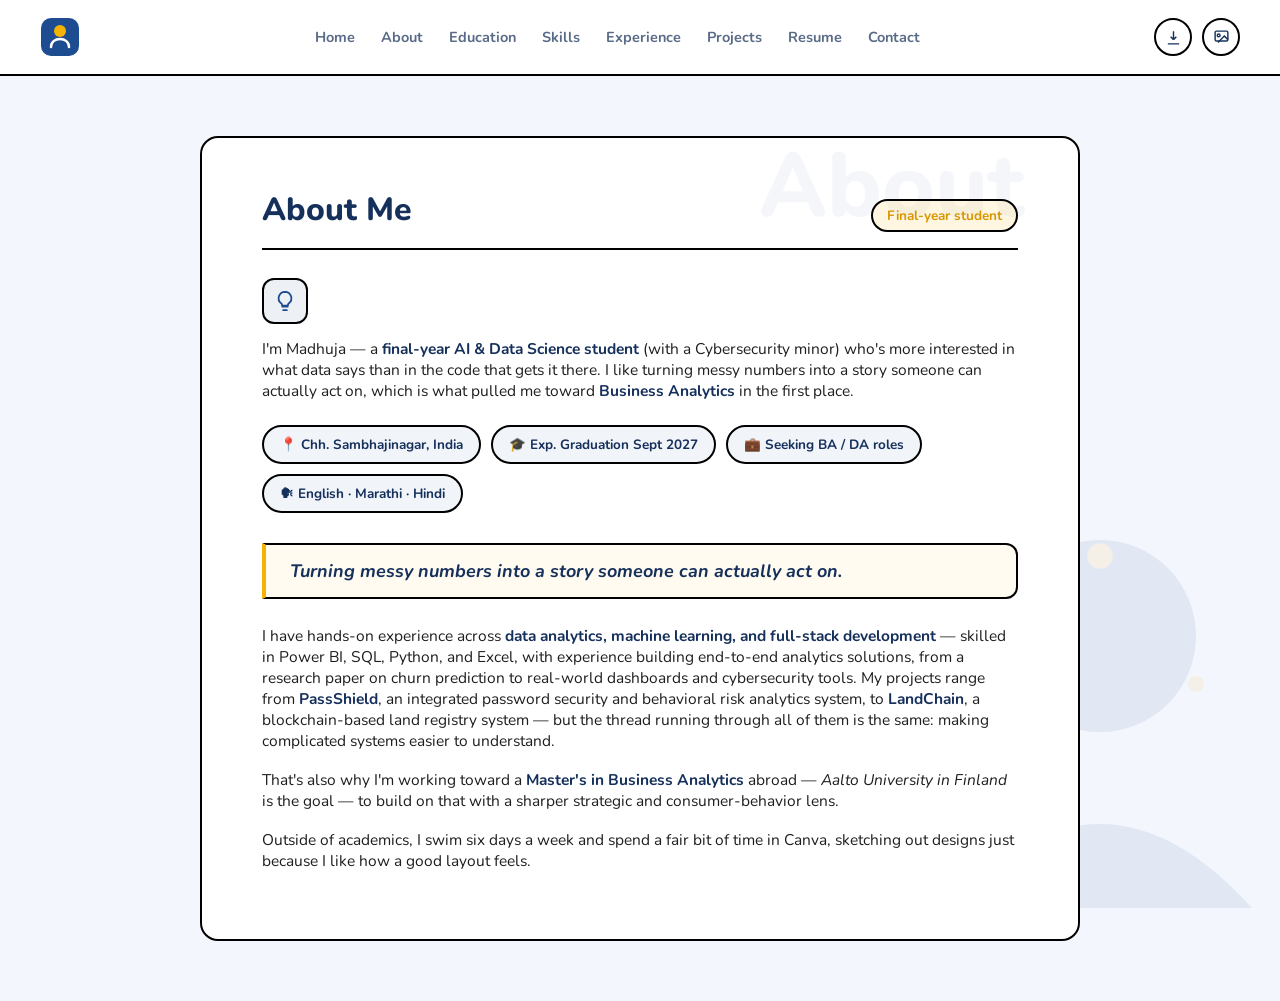
==== commit 7d9bf1a2: "Redesign: top nav, black borders, circular page transitions, animated background, new Education and " ====
--- a/about.html
+++ b/about.html
@@ -20,8 +20,10 @@
     <a href="index.html" class="logo">
       <svg viewBox="0 0 40 40" xmlns="http://www.w3.org/2000/svg">
         <rect x="1" y="1" width="38" height="38" rx="10" fill="#1E4C90"/>
-        <path d="M8 28 L8 12 L14 20 L20 12 L20 28" stroke="#FFFFFF" stroke-width="3" fill="none" stroke-linecap="round" stroke-linejoin="round"/>
-        <path d="M24 14c3-3 8-1 8 3s-8 4-8 8 5 6 8 3" stroke="#F5B301" stroke-width="3" fill="none" stroke-linecap="round"/>
+        <g class="logo-head">
+          <circle cx="20" cy="14" r="6" fill="#F5B301"/>
+          <path d="M11 30c0-5 4-8 9-8s9 3 9 8" fill="none" stroke="#FFFFFF" stroke-width="2.5" stroke-linecap="round"/>
+        </g>
       </svg>
     </a>
     <ul class="nav-links">
--- a/style.css
+++ b/style.css
@@ -16,10 +16,13 @@
 * { margin: 0; padding: 0; box-sizing: border-box; }
 html { scroll-behavior: smooth; }
 
+html {
+  background-color: var(--canvas);
+}
+
 body {
   font-family: 'Nunito', 'Segoe UI', Arial, sans-serif;
   color: var(--ink);
-  background-color: var(--canvas);
   position: relative;
   overflow-x: hidden;
 }
@@ -35,7 +38,7 @@
   width: 480px;
   height: 480px;
   opacity: 0.08;
-  z-index: -1;
+  z-index: 0;
   animation: floatAvatar 7s ease-in-out infinite;
 }
 
@@ -499,4 +502,14 @@
 .nav-links {
   flex-wrap: wrap;
   row-gap: 8px;
+}
+.logo svg .logo-head {
+  animation: logoFloat 3s ease-in-out infinite;
+  transform-box: fill-box;
+  transform-origin: center;
+}
+
+@keyframes logoFloat {
+  0%, 100% { transform: translateY(0); }
+  50% { transform: translateY(-2px); }
 }
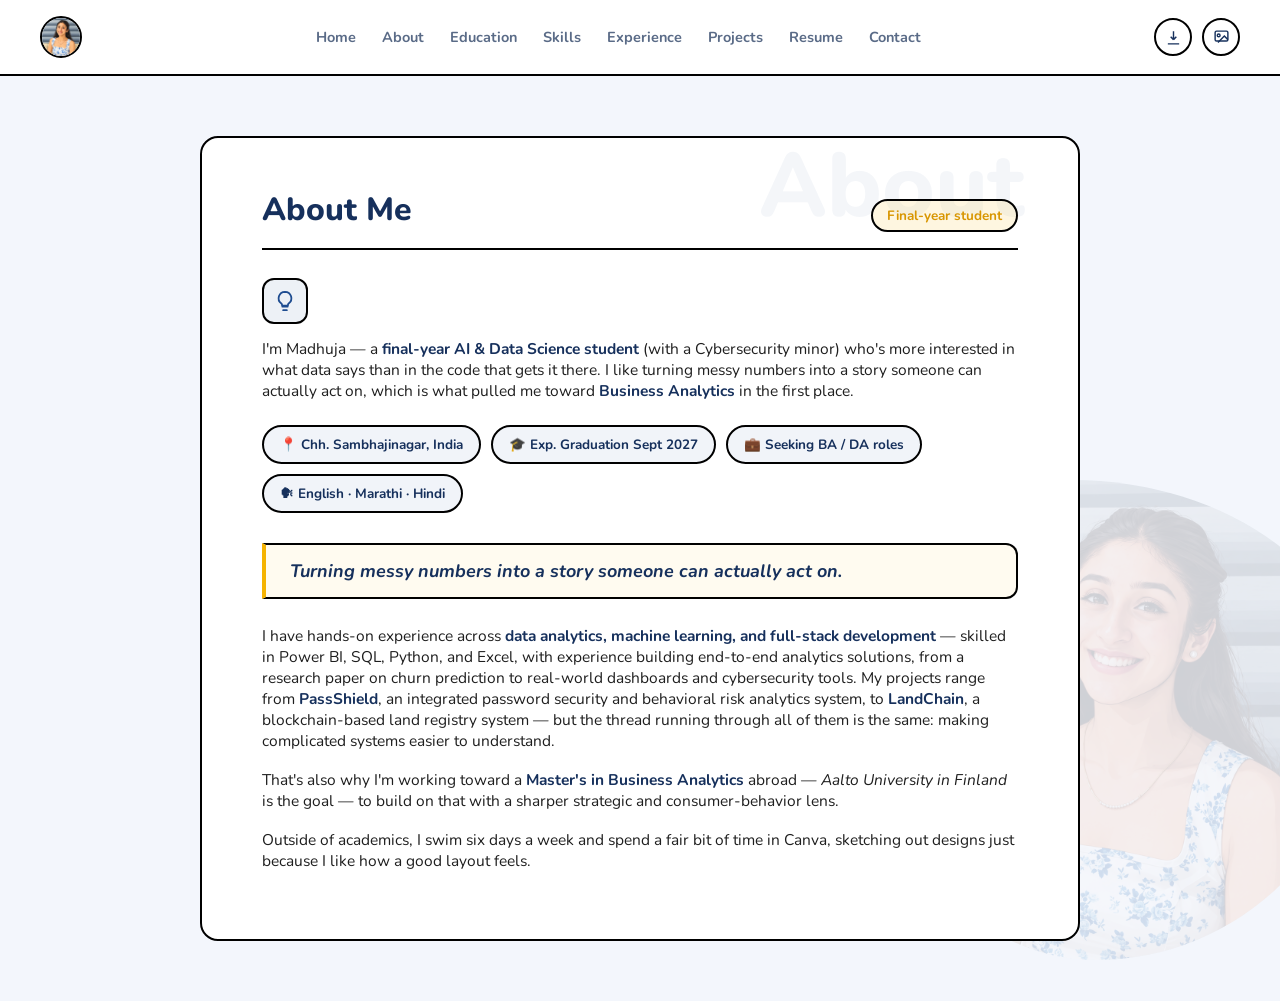
==== commit bb3d16b8: "Fix resume PDFs, add animated background image, add contact/education pages" ====
--- a/about.html
+++ b/about.html
@@ -8,24 +8,10 @@
 </head>
 <body>
   <div class="transition-circle"></div>
-  <svg class="avatar-bg" viewBox="0 0 300 300" xmlns="http://www.w3.org/2000/svg">
-    <circle cx="150" cy="110" r="60" fill="#1E4C90"/>
-    <path d="M55 280 Q150 175 245 280 Z" fill="#1E4C90"/>
-    <circle class="orbit-dot" cx="150" cy="60" r="8" fill="#F5B301"/>
-    <circle class="orbit-dot d2" cx="90" cy="140" r="6" fill="#1E4C90"/>
-    <circle class="orbit-dot d3" cx="210" cy="140" r="5" fill="#F5B301"/>
-  </svg>
+  <div class="avatar-bg-photo"><img src="assets/images/avatar-bg.png" alt="" /></div>
 
   <nav class="topnav">
-    <a href="index.html" class="logo">
-      <svg viewBox="0 0 40 40" xmlns="http://www.w3.org/2000/svg">
-        <rect x="1" y="1" width="38" height="38" rx="10" fill="#1E4C90"/>
-        <g class="logo-head">
-          <circle cx="20" cy="14" r="6" fill="#F5B301"/>
-          <path d="M11 30c0-5 4-8 9-8s9 3 9 8" fill="none" stroke="#FFFFFF" stroke-width="2.5" stroke-linecap="round"/>
-        </g>
-      </svg>
-    </a>
+    <a href="index.html" class="logo"><img src="assets/images/avatar-bg.png" alt="MS" /></a>
     <ul class="nav-links">
       <li><a href="index.html">Home</a></li>
       <li><a href="about.html">About</a></li>
--- a/style.css
+++ b/style.css
@@ -14,11 +14,7 @@
 }
 
 * { margin: 0; padding: 0; box-sizing: border-box; }
-html { scroll-behavior: smooth; }
-
-html {
-  background-color: var(--canvas);
-}
+html { scroll-behavior: smooth; background-color: var(--canvas); }
 
 body {
   font-family: 'Nunito', 'Segoe UI', Arial, sans-serif;
@@ -30,16 +26,28 @@
 a { text-decoration: none; color: inherit; }
 ul { list-style: none; }
 
-/* ---------- Animated illustrated background ---------- */
-.avatar-bg {
+/* ---------- Animated background photo ---------- */
+.avatar-bg-photo {
   position: fixed;
-  bottom: -40px;
-  right: -60px;
+  bottom: -60px;
+  right: -80px;
   width: 480px;
   height: 480px;
-  opacity: 0.08;
   z-index: 0;
-  animation: floatAvatar 7s ease-in-out infinite;
+  pointer-events: none;
+  opacity: 0.16;
+  overflow: hidden;
+  border-radius: 40% 60% 55% 45% / 50% 45% 55% 50%;
+  animation: floatAvatar 8s ease-in-out infinite;
+}
+
+.avatar-bg-photo img {
+  width: 100%;
+  height: 100%;
+  object-fit: cover;
+  object-position: top center;
+  filter: grayscale(40%) saturate(140%) hue-rotate(-8deg);
+  display: block;
 }
 
 @keyframes floatAvatar {
@@ -47,18 +55,8 @@
   50% { transform: translateY(-18px); }
 }
 
-.avatar-bg .orbit-dot {
-  transform-box: fill-box;
-  transform-origin: center;
-  animation: orbitSpin 12s linear infinite;
-}
-
-.avatar-bg .d2 { animation-duration: 16s; animation-direction: reverse; }
-.avatar-bg .d3 { animation-duration: 20s; }
-
-@keyframes orbitSpin {
-  from { transform: rotate(0deg) translateX(20px) rotate(0deg); }
-  to { transform: rotate(360deg) translateX(20px) rotate(-360deg); }
+@media (max-width: 850px) {
+  .avatar-bg-photo { width: 260px; height: 260px; opacity: 0.1; }
 }
 
 /* ---------- Circular page-transition overlay ---------- */
@@ -87,12 +85,28 @@
   z-index: 300;
 }
 
-.logo svg { width: 40px; height: 40px; display: block; }
+.logo img {
+  width: 42px;
+  height: 42px;
+  border-radius: 50%;
+  object-fit: cover;
+  object-position: center 15%;
+  border: 2px solid #000000;
+  display: block;
+  animation: logoFloat 3s ease-in-out infinite;
+}
+
+@keyframes logoFloat {
+  0%, 100% { transform: translateY(0); }
+  50% { transform: translateY(-2px); }
+}
 
 .nav-links {
   display: flex;
   gap: 26px;
   align-items: center;
+  flex-wrap: wrap;
+  row-gap: 8px;
 }
 
 .nav-links a {
@@ -108,6 +122,12 @@
 .nav-links a.active {
   color: var(--blue);
   border-bottom-color: var(--yellow);
+}
+
+.nav-right {
+  display: flex;
+  align-items: center;
+  gap: 16px;
 }
 
 .nav-resume {
@@ -491,25 +511,4 @@
   .contact-grid { grid-template-columns: 1fr; }
   .panel, .profile-panel { padding: 30px 22px; }
   .panel-header::after { font-size: 54px; top: -28px; }
-  .avatar-bg { width: 280px; height: 280px; opacity: 0.06; }
-}
-.nav-right {
-  display: flex;
-  align-items: center;
-  gap: 16px;
-}
-
-.nav-links {
-  flex-wrap: wrap;
-  row-gap: 8px;
-}
-.logo svg .logo-head {
-  animation: logoFloat 3s ease-in-out infinite;
-  transform-box: fill-box;
-  transform-origin: center;
-}
-
-@keyframes logoFloat {
-  0%, 100% { transform: translateY(0); }
-  50% { transform: translateY(-2px); }
 }
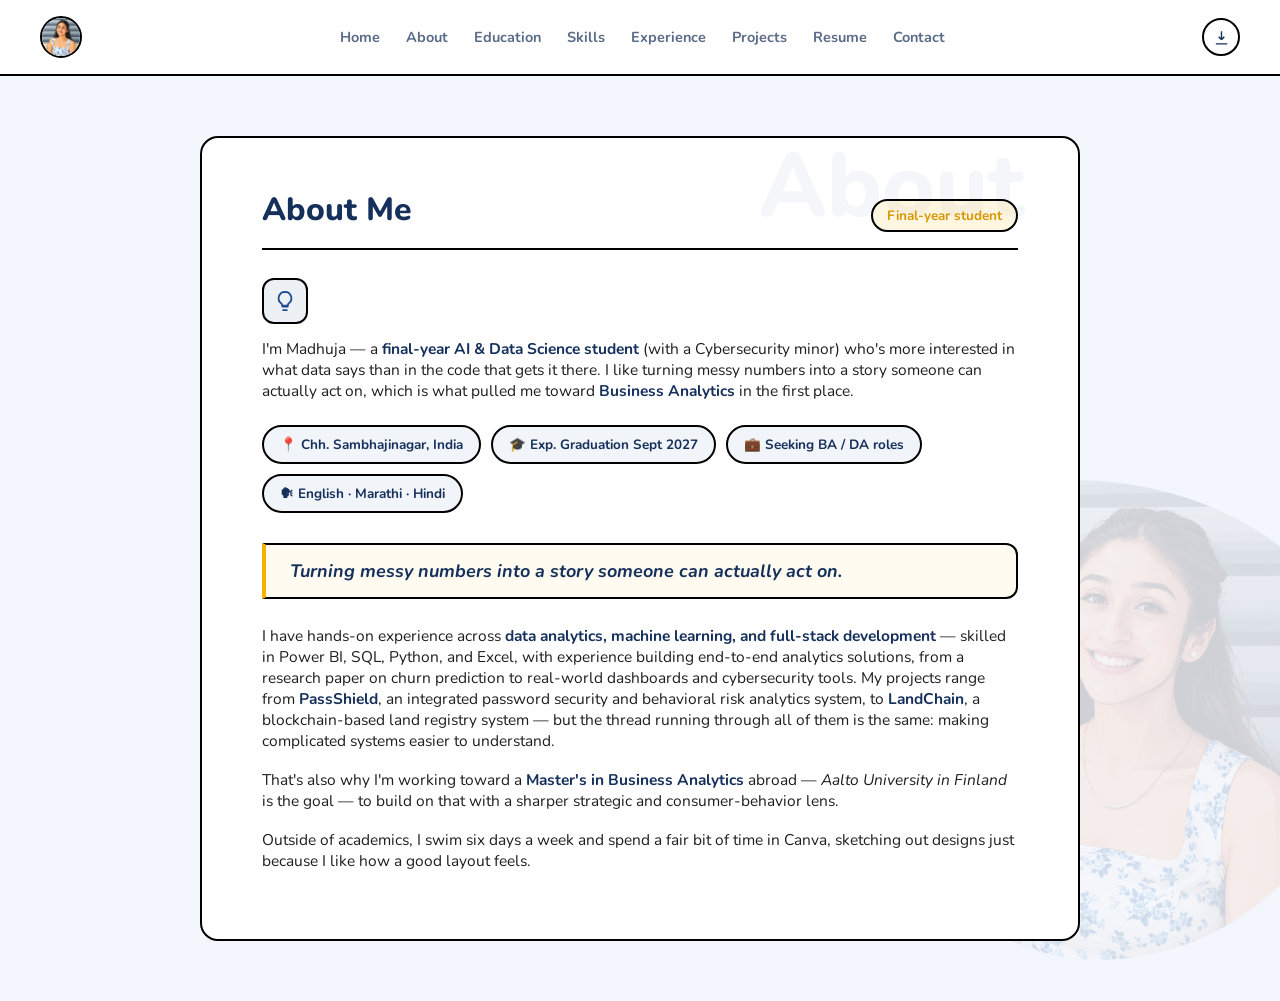
==== commit 78529475: "Remove leftover image-resume references" ====
--- a/about.html
+++ b/about.html
@@ -26,9 +26,6 @@
       <div class="nav-resume">
         <a href="assets/resume.pdf" download title="Download Resume (Text)">
           <svg viewBox="0 0 24 24" fill="none" stroke="currentColor" stroke-width="2"><path d="M12 3v12m0 0 4-4m-4 4-4-4M4 21h16"/></svg>
-        </a>
-        <a href="assets/resume-image.pdf" download title="Download Resume (Image)">
-          <svg viewBox="0 0 24 24" fill="none" stroke="currentColor" stroke-width="2"><rect x="3" y="3" width="18" height="14" rx="2"/><circle cx="8" cy="9" r="2"/><path d="M21 15l-5-5-9 9"/></svg>
         </a>
       </div>
       <button class="nav-toggle" aria-label="Toggle menu">&#9776;</button>
